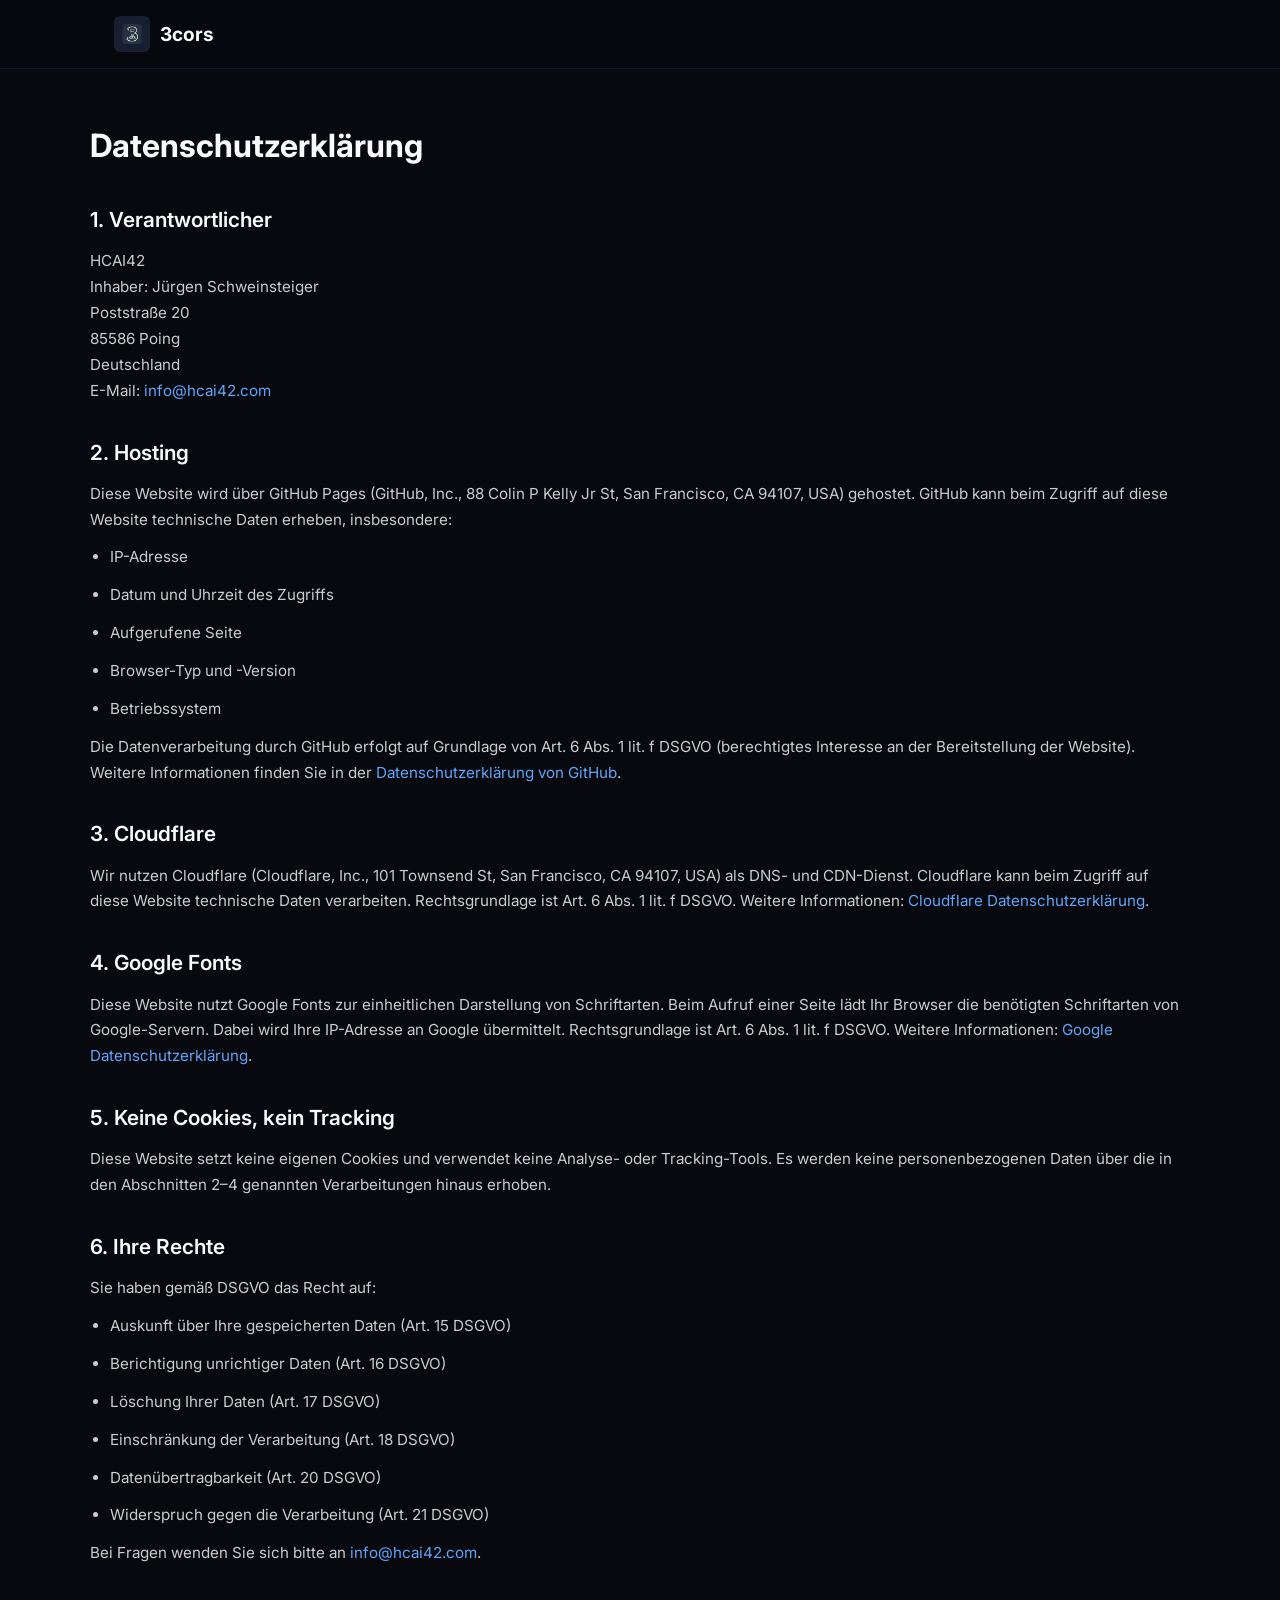
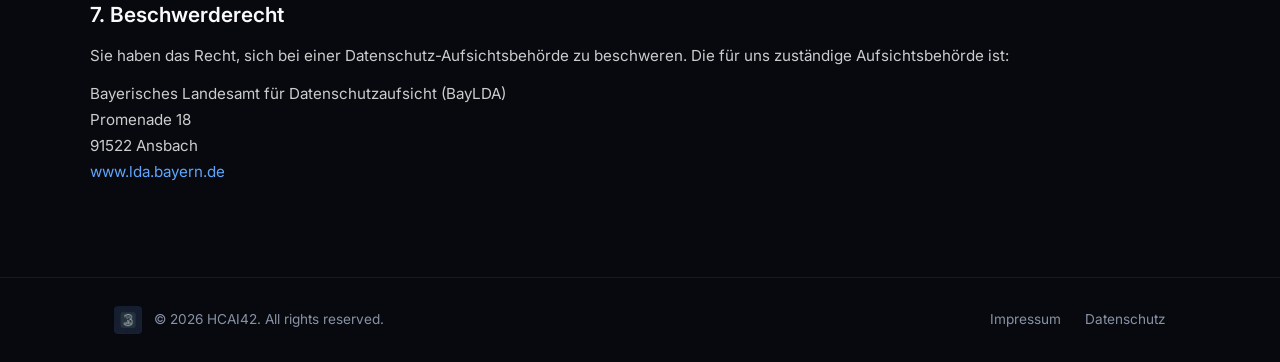
==== datenschutz.html @ abd15b3a "feat: initial 3cors website with dark theme - Landing page with Three Cores overview, platform detai" ====
<!DOCTYPE html>
<html lang="de">
<head>
  <meta charset="UTF-8">
  <meta name="viewport" content="width=device-width, initial-scale=1.0">
  <title>Datenschutzerkl&auml;rung — 3cors</title>
  <meta name="robots" content="noindex">
  <link rel="icon" type="image/png" href="assets/logo.png">
  <link rel="preconnect" href="https://fonts.googleapis.com">
  <link rel="preconnect" href="https://fonts.gstatic.com" crossorigin>
  <link href="https://fonts.googleapis.com/css2?family=Inter:wght@300;400;500;600;700&display=swap" rel="stylesheet">
  <link rel="stylesheet" href="style.css">
</head>
<body>

  <nav class="nav scrolled">
    <div class="nav-inner">
      <a href="index.html" class="nav-logo">
        <img src="assets/logo.png" alt="3cors Logo" width="36" height="36">
        <span>3cors</span>
      </a>
    </div>
  </nav>

  <div class="legal container">
    <h1>Datenschutzerkl&auml;rung</h1>

    <h2>1. Verantwortlicher</h2>
    <p>
      HCAI42<br>
      Inhaber: J&uuml;rgen Schweinsteiger<br>
      Poststra&szlig;e 20<br>
      85586 Poing<br>
      Deutschland<br>
      E-Mail: <a href="mailto:info@hcai42.com">info@hcai42.com</a>
    </p>

    <h2>2. Hosting</h2>
    <p>Diese Website wird &uuml;ber GitHub Pages (GitHub, Inc., 88 Colin P Kelly Jr St, San Francisco, CA 94107, USA) gehostet. GitHub kann beim Zugriff auf diese Website technische Daten erheben, insbesondere:</p>
    <ul>
      <li>IP-Adresse</li>
      <li>Datum und Uhrzeit des Zugriffs</li>
      <li>Aufgerufene Seite</li>
      <li>Browser-Typ und -Version</li>
      <li>Betriebssystem</li>
    </ul>
    <p>Die Datenverarbeitung durch GitHub erfolgt auf Grundlage von Art. 6 Abs. 1 lit. f DSGVO (berechtigtes Interesse an der Bereitstellung der Website). Weitere Informationen finden Sie in der <a href="https://docs.github.com/en/site-policy/privacy-policies/github-general-privacy-statement" target="_blank" rel="noopener">Datenschutzerkl&auml;rung von GitHub</a>.</p>

    <h2>3. Cloudflare</h2>
    <p>Wir nutzen Cloudflare (Cloudflare, Inc., 101 Townsend St, San Francisco, CA 94107, USA) als DNS- und CDN-Dienst. Cloudflare kann beim Zugriff auf diese Website technische Daten verarbeiten. Rechtsgrundlage ist Art. 6 Abs. 1 lit. f DSGVO. Weitere Informationen: <a href="https://www.cloudflare.com/privacypolicy/" target="_blank" rel="noopener">Cloudflare Datenschutzerkl&auml;rung</a>.</p>

    <h2>4. Google Fonts</h2>
    <p>Diese Website nutzt Google Fonts zur einheitlichen Darstellung von Schriftarten. Beim Aufruf einer Seite l&auml;dt Ihr Browser die ben&ouml;tigten Schriftarten von Google-Servern. Dabei wird Ihre IP-Adresse an Google &uuml;bermittelt. Rechtsgrundlage ist Art. 6 Abs. 1 lit. f DSGVO. Weitere Informationen: <a href="https://policies.google.com/privacy" target="_blank" rel="noopener">Google Datenschutzerkl&auml;rung</a>.</p>

    <h2>5. Keine Cookies, kein Tracking</h2>
    <p>Diese Website setzt keine eigenen Cookies und verwendet keine Analyse- oder Tracking-Tools. Es werden keine personenbezogenen Daten &uuml;ber die in den Abschnitten 2&ndash;4 genannten Verarbeitungen hinaus erhoben.</p>

    <h2>6. Ihre Rechte</h2>
    <p>Sie haben gem&auml;&szlig; DSGVO das Recht auf:</p>
    <ul>
      <li>Auskunft &uuml;ber Ihre gespeicherten Daten (Art. 15 DSGVO)</li>
      <li>Berichtigung unrichtiger Daten (Art. 16 DSGVO)</li>
      <li>L&ouml;schung Ihrer Daten (Art. 17 DSGVO)</li>
      <li>Einschr&auml;nkung der Verarbeitung (Art. 18 DSGVO)</li>
      <li>Daten&uuml;bertragbarkeit (Art. 20 DSGVO)</li>
      <li>Widerspruch gegen die Verarbeitung (Art. 21 DSGVO)</li>
    </ul>
    <p>Bei Fragen wenden Sie sich bitte an <a href="mailto:info@hcai42.com">info@hcai42.com</a>.</p>

    <h2>7. Beschwerderecht</h2>
    <p>Sie haben das Recht, sich bei einer Datenschutz-Aufsichtsbeh&ouml;rde zu beschweren. Die f&uuml;r uns zust&auml;ndige Aufsichtsbeh&ouml;rde ist:</p>
    <p>
      Bayerisches Landesamt f&uuml;r Datenschutzaufsicht (BayLDA)<br>
      Promenade 18<br>
      91522 Ansbach<br>
      <a href="https://www.lda.bayern.de" target="_blank" rel="noopener">www.lda.bayern.de</a>
    </p>
  </div>

  <footer class="footer">
    <div class="container footer-inner">
      <div class="footer-left">
        <img src="assets/logo.png" alt="3cors" width="28" height="28">
        <span>&copy; 2026 HCAI42. All rights reserved.</span>
      </div>
      <div class="footer-links">
        <a href="impressum.html">Impressum</a>
        <a href="datenschutz.html">Datenschutz</a>
      </div>
    </div>
  </footer>
</body>
</html>
---- style.css ----
/* === 3cors Style Guide === */
:root {
  --bg: #07090F;
  --bg-alt: #0c0f18;
  --surface: rgba(30, 41, 59, 0.5);
  --border: rgba(59, 130, 246, 0.15);
  --border-hover: rgba(59, 130, 246, 0.4);
  --blue: #3B82F6;
  --blue-light: #60A5FA;
  --blue-ai: #0EA5E9;
  --text: #FAFAFA;
  --text-secondary: #CCCCCC;
  --text-muted: #8892a4;
  --font: 'Inter', system-ui, -apple-system, sans-serif;
  --mono: 'JetBrains Mono', 'Fira Code', monospace;
  --radius: 12px;
  --glow: 0 0 40px rgba(59, 130, 246, 0.12);
}

*, *::before, *::after {
  margin: 0;
  padding: 0;
  box-sizing: border-box;
}

html {
  scroll-behavior: smooth;
  scroll-padding-top: 80px;
}

body {
  font-family: var(--font);
  background: var(--bg);
  color: var(--text);
  line-height: 1.6;
  -webkit-font-smoothing: antialiased;
}

.container {
  max-width: 1100px;
  margin: 0 auto;
  padding: 0 24px;
}

/* === Navigation === */
.nav {
  position: fixed;
  top: 0;
  left: 0;
  right: 0;
  z-index: 100;
  padding: 16px 0;
  transition: all 0.3s ease;
  background: transparent;
}

.nav.scrolled {
  background: rgba(7, 9, 15, 0.92);
  backdrop-filter: blur(16px);
  border-bottom: 1px solid var(--border);
}

.nav-inner {
  max-width: 1100px;
  margin: 0 auto;
  padding: 0 24px;
  display: flex;
  align-items: center;
  justify-content: space-between;
}

.nav-logo {
  display: flex;
  align-items: center;
  gap: 10px;
  text-decoration: none;
  color: var(--text);
  font-weight: 700;
  font-size: 1.2rem;
}

.nav-logo img {
  border-radius: 6px;
}

.nav-links {
  display: flex;
  gap: 32px;
}

.nav-links a {
  text-decoration: none;
  color: var(--text-secondary);
  font-size: 0.9rem;
  font-weight: 500;
  transition: color 0.2s;
}

.nav-links a:hover {
  color: var(--blue-light);
}

.nav-toggle {
  display: none;
  flex-direction: column;
  gap: 5px;
  background: none;
  border: none;
  cursor: pointer;
  padding: 4px;
}

.nav-toggle span {
  display: block;
  width: 24px;
  height: 2px;
  background: var(--text);
  transition: all 0.3s;
}

.nav-toggle.open span:nth-child(1) { transform: rotate(45deg) translate(5px, 5px); }
.nav-toggle.open span:nth-child(2) { opacity: 0; }
.nav-toggle.open span:nth-child(3) { transform: rotate(-45deg) translate(5px, -5px); }

/* === Hero === */
.hero {
  position: relative;
  min-height: 100vh;
  display: flex;
  align-items: center;
  justify-content: center;
  text-align: center;
  overflow: hidden;
}

.grid-bg {
  position: absolute;
  inset: 0;
  background-image:
    linear-gradient(rgba(59, 130, 246, 0.04) 1px, transparent 1px),
    linear-gradient(90deg, rgba(59, 130, 246, 0.04) 1px, transparent 1px);
  background-size: 60px 60px;
  mask-image: radial-gradient(ellipse at center, black 30%, transparent 70%);
  -webkit-mask-image: radial-gradient(ellipse at center, black 30%, transparent 70%);
}

.hero-content {
  position: relative;
  z-index: 1;
  padding: 0 24px;
}

.hero-badge {
  display: inline-block;
  padding: 6px 18px;
  border: 1px solid var(--border);
  border-radius: 100px;
  font-size: 0.8rem;
  font-weight: 500;
  color: var(--blue-light);
  letter-spacing: 0.5px;
  margin-bottom: 32px;
  background: rgba(59, 130, 246, 0.06);
}

.hero h1 {
  font-size: clamp(3rem, 8vw, 6rem);
  font-weight: 700;
  letter-spacing: -0.03em;
  line-height: 1.1;
  margin-bottom: 24px;
  background: linear-gradient(135deg, var(--text) 0%, var(--blue-light) 100%);
  -webkit-background-clip: text;
  -webkit-text-fill-color: transparent;
  background-clip: text;
}

.hero-sub {
  font-size: clamp(1.05rem, 2vw, 1.3rem);
  color: var(--text-secondary);
  max-width: 560px;
  margin: 0 auto 40px;
  line-height: 1.7;
}

.hero-actions {
  display: flex;
  gap: 16px;
  justify-content: center;
  flex-wrap: wrap;
}

/* === Buttons === */
.btn {
  display: inline-block;
  padding: 12px 28px;
  border-radius: 8px;
  font-size: 0.95rem;
  font-weight: 600;
  text-decoration: none;
  transition: all 0.25s ease;
  cursor: pointer;
  border: none;
}

.btn-primary {
  background: var(--blue);
  color: #fff;
  box-shadow: 0 0 20px rgba(59, 130, 246, 0.3);
}

.btn-primary:hover {
  background: #2563EB;
  box-shadow: 0 0 30px rgba(59, 130, 246, 0.45);
  transform: translateY(-1px);
}

.btn-outline {
  background: transparent;
  color: var(--text);
  border: 1px solid var(--border-hover);
}

.btn-outline:hover {
  border-color: var(--blue);
  color: var(--blue-light);
  background: rgba(59, 130, 246, 0.06);
}

/* === Sections === */
.section {
  padding: 100px 0;
}

.section-alt {
  background: var(--bg-alt);
}

.section-title {
  font-size: 2.4rem;
  font-weight: 700;
  text-align: center;
  margin-bottom: 12px;
  letter-spacing: -0.02em;
}

.section-sub {
  text-align: center;
  color: var(--text-secondary);
  font-size: 1.1rem;
  max-width: 600px;
  margin: 0 auto 56px;
}

/* === Three Cores Cards === */
.cores-grid {
  display: grid;
  grid-template-columns: repeat(3, 1fr);
  gap: 24px;
}

.card {
  background: var(--surface);
  border: 1px solid var(--border);
  border-radius: var(--radius);
  padding: 36px 28px;
  transition: all 0.3s ease;
  backdrop-filter: blur(8px);
}

.card:hover {
  border-color: var(--border-hover);
  box-shadow: var(--glow);
  transform: translateY(-4px);
}

.card-icon {
  width: 44px;
  height: 44px;
  color: var(--blue);
  margin-bottom: 20px;
}

.card-icon svg {
  width: 100%;
  height: 100%;
}

.card h3 {
  font-size: 1.3rem;
  font-weight: 600;
  margin-bottom: 12px;
}

.card p {
  color: var(--text-secondary);
  font-size: 0.95rem;
  line-height: 1.65;
}

/* === Features Grid === */
.features-grid {
  display: grid;
  grid-template-columns: repeat(3, 1fr);
  gap: 20px;
}

.feature {
  padding: 28px 24px;
  border: 1px solid var(--border);
  border-radius: var(--radius);
  background: rgba(7, 9, 15, 0.6);
  transition: border-color 0.3s;
}

.feature:hover {
  border-color: var(--border-hover);
}

.feature-label {
  font-size: 0.75rem;
  font-weight: 600;
  text-transform: uppercase;
  letter-spacing: 1.2px;
  color: var(--blue);
  margin-bottom: 12px;
}

.feature p {
  color: var(--text-secondary);
  font-size: 0.92rem;
  line-height: 1.6;
}

.feature p.mono {
  font-family: var(--mono);
  font-size: 0.82rem;
  color: var(--text-muted);
}

/* === Principles === */
.principles-list {
  max-width: 700px;
  margin: 0 auto;
  display: flex;
  flex-direction: column;
  gap: 32px;
}

.principle {
  display: flex;
  gap: 24px;
  align-items: flex-start;
}

.principle-num {
  font-family: var(--mono);
  font-size: 1.1rem;
  font-weight: 500;
  color: var(--blue);
  flex-shrink: 0;
  padding-top: 2px;
}

.principle h4 {
  font-size: 1.1rem;
  font-weight: 600;
  margin-bottom: 6px;
}

.principle p {
  color: var(--text-secondary);
  font-size: 0.95rem;
  line-height: 1.6;
}

/* === Contact === */
.contact-section {
  text-align: center;
}

.contact-section .btn {
  margin-top: 8px;
}

/* === Footer === */
.footer {
  border-top: 1px solid var(--border);
  padding: 28px 0;
}

.footer-inner {
  display: flex;
  align-items: center;
  justify-content: space-between;
}

.footer-left {
  display: flex;
  align-items: center;
  gap: 12px;
  color: var(--text-muted);
  font-size: 0.85rem;
}

.footer-left img {
  border-radius: 4px;
}

.footer-links {
  display: flex;
  gap: 24px;
}

.footer-links a {
  color: var(--text-muted);
  text-decoration: none;
  font-size: 0.85rem;
  transition: color 0.2s;
}

.footer-links a:hover {
  color: var(--blue-light);
}

/* === Legal Pages === */
.legal {
  padding: 120px 0 80px;
}

.legal h1 {
  font-size: 2rem;
  font-weight: 700;
  margin-bottom: 32px;
}

.legal h2 {
  font-size: 1.3rem;
  font-weight: 600;
  margin-top: 32px;
  margin-bottom: 12px;
}

.legal p, .legal li {
  color: var(--text-secondary);
  font-size: 0.95rem;
  line-height: 1.7;
  margin-bottom: 12px;
}

.legal ul {
  padding-left: 20px;
  margin-bottom: 12px;
}

.legal a {
  color: var(--blue-light);
  text-decoration: none;
}

.legal a:hover {
  text-decoration: underline;
}

/* === Responsive === */
@media (max-width: 768px) {
  .nav-links {
    display: none;
    position: absolute;
    top: 60px;
    left: 0;
    right: 0;
    flex-direction: column;
    background: rgba(7, 9, 15, 0.97);
    backdrop-filter: blur(16px);
    padding: 24px;
    gap: 20px;
    border-bottom: 1px solid var(--border);
  }

  .nav-links.open {
    display: flex;
  }

  .nav-toggle {
    display: flex;
  }

  .cores-grid,
  .features-grid {
    grid-template-columns: 1fr;
  }

  .section {
    padding: 64px 0;
  }

  .footer-inner {
    flex-direction: column;
    gap: 16px;
    text-align: center;
  }
}

@media (max-width: 480px) {
  .hero-badge {
    font-size: 0.7rem;
  }

  .hero-sub {
    font-size: 1rem;
  }

  .hero-actions {
    flex-direction: column;
    align-items: center;
  }
}
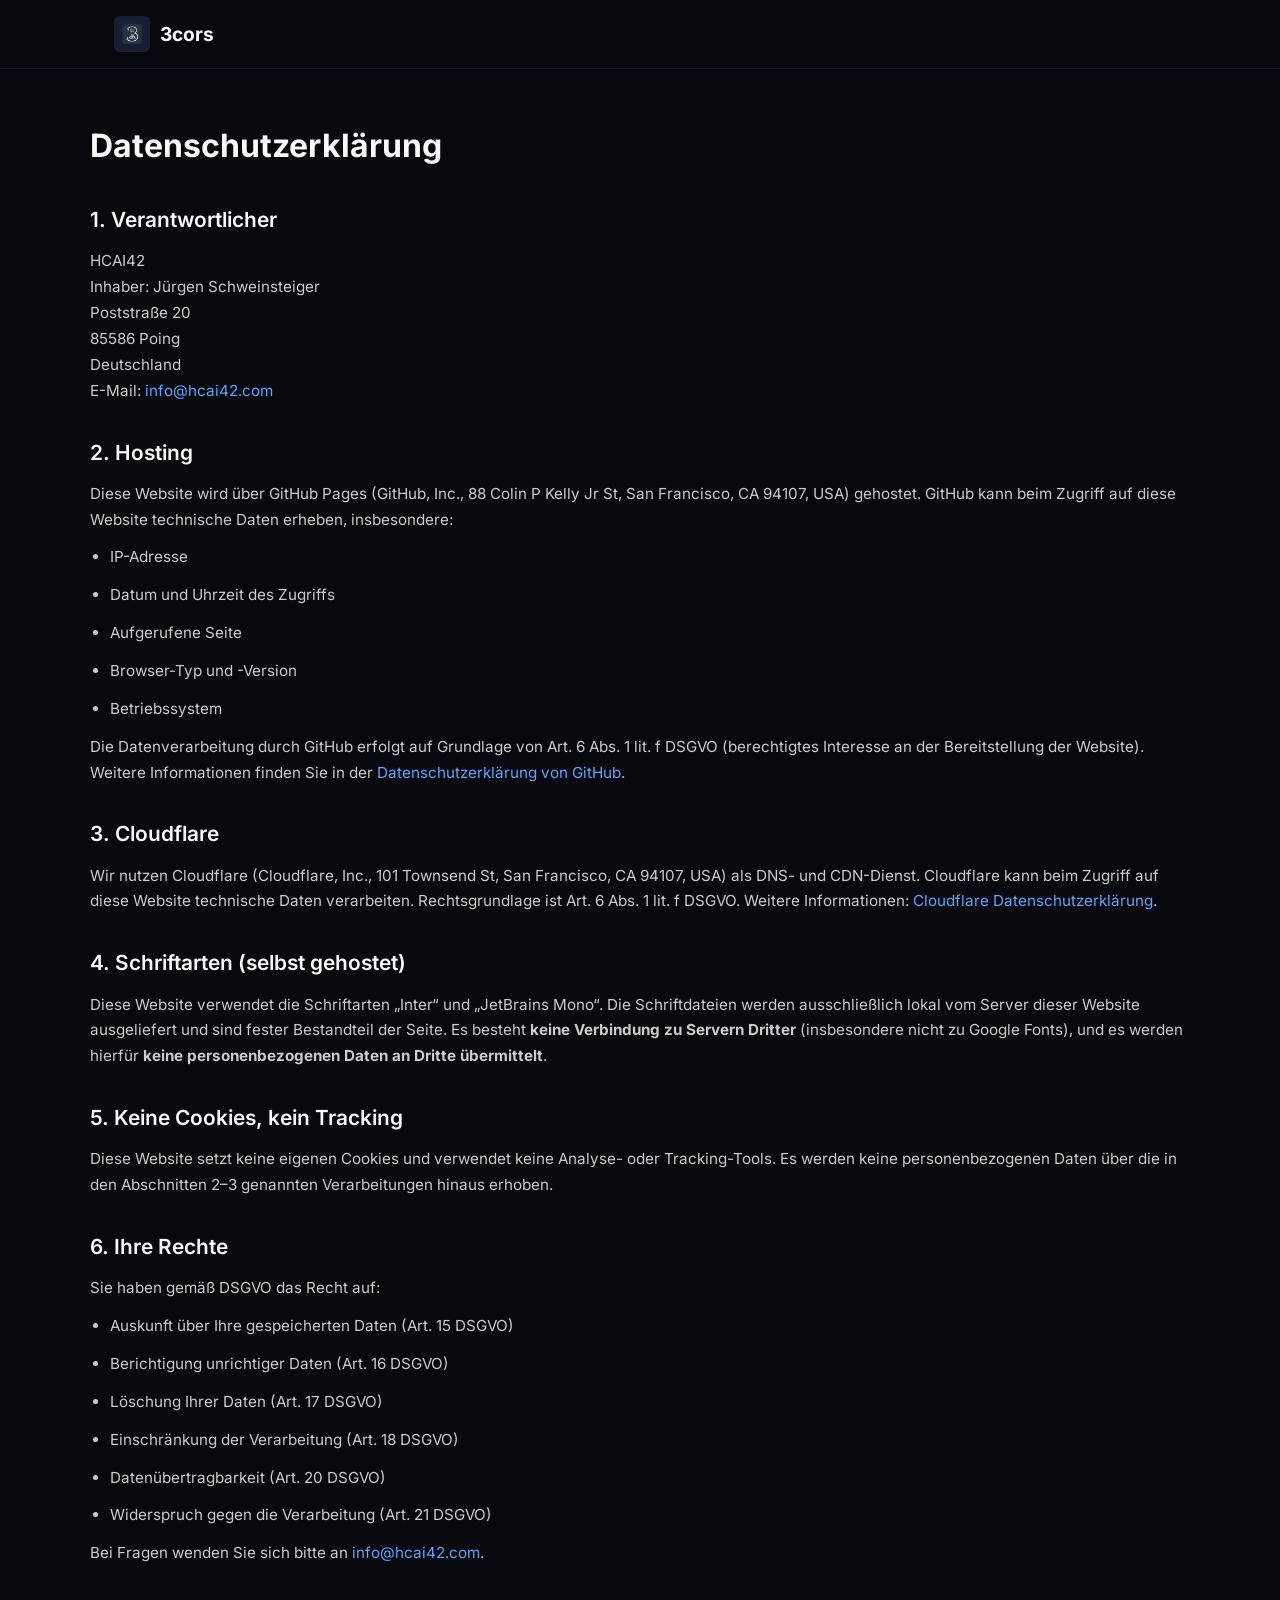
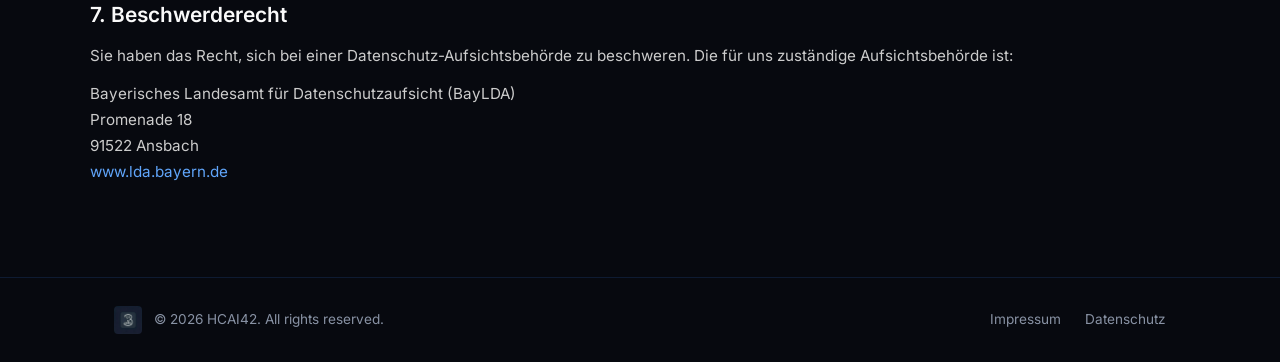
==== commit 5ad52a7e: "fix(legal): self-host fonts, DDG update, datenschutz fonts wording - Self-host Inter + JetBrains Mon" ====
--- a/datenschutz.html
+++ b/datenschutz.html
@@ -6,9 +6,7 @@
   <title>Datenschutzerkl&auml;rung — 3cors</title>
   <meta name="robots" content="noindex">
   <link rel="icon" type="image/png" href="assets/logo.png">
-  <link rel="preconnect" href="https://fonts.googleapis.com">
-  <link rel="preconnect" href="https://fonts.gstatic.com" crossorigin>
-  <link href="https://fonts.googleapis.com/css2?family=Inter:wght@300;400;500;600;700&display=swap" rel="stylesheet">
+  <link rel="stylesheet" href="fonts/fonts.css">
   <link rel="stylesheet" href="style.css">
 </head>
 <body>
@@ -49,11 +47,11 @@
     <h2>3. Cloudflare</h2>
     <p>Wir nutzen Cloudflare (Cloudflare, Inc., 101 Townsend St, San Francisco, CA 94107, USA) als DNS- und CDN-Dienst. Cloudflare kann beim Zugriff auf diese Website technische Daten verarbeiten. Rechtsgrundlage ist Art. 6 Abs. 1 lit. f DSGVO. Weitere Informationen: <a href="https://www.cloudflare.com/privacypolicy/" target="_blank" rel="noopener">Cloudflare Datenschutzerkl&auml;rung</a>.</p>
 
-    <h2>4. Google Fonts</h2>
-    <p>Diese Website nutzt Google Fonts zur einheitlichen Darstellung von Schriftarten. Beim Aufruf einer Seite l&auml;dt Ihr Browser die ben&ouml;tigten Schriftarten von Google-Servern. Dabei wird Ihre IP-Adresse an Google &uuml;bermittelt. Rechtsgrundlage ist Art. 6 Abs. 1 lit. f DSGVO. Weitere Informationen: <a href="https://policies.google.com/privacy" target="_blank" rel="noopener">Google Datenschutzerkl&auml;rung</a>.</p>
+    <h2>4. Schriftarten (selbst gehostet)</h2>
+    <p>Diese Website verwendet die Schriftarten &bdquo;Inter&ldquo; und &bdquo;JetBrains Mono&ldquo;. Die Schriftdateien werden ausschlie&szlig;lich lokal vom Server dieser Website ausgeliefert und sind fester Bestandteil der Seite. Es besteht <strong>keine Verbindung zu Servern Dritter</strong> (insbesondere nicht zu Google Fonts), und es werden hierf&uuml;r <strong>keine personenbezogenen Daten an Dritte &uuml;bermittelt</strong>.</p>
 
     <h2>5. Keine Cookies, kein Tracking</h2>
-    <p>Diese Website setzt keine eigenen Cookies und verwendet keine Analyse- oder Tracking-Tools. Es werden keine personenbezogenen Daten &uuml;ber die in den Abschnitten 2&ndash;4 genannten Verarbeitungen hinaus erhoben.</p>
+    <p>Diese Website setzt keine eigenen Cookies und verwendet keine Analyse- oder Tracking-Tools. Es werden keine personenbezogenen Daten &uuml;ber die in den Abschnitten 2&ndash;3 genannten Verarbeitungen hinaus erhoben.</p>
 
     <h2>6. Ihre Rechte</h2>
     <p>Sie haben gem&auml;&szlig; DSGVO das Recht auf:</p>
--- a/fonts/fonts.css
+++ b/fonts/fonts.css
@@ -0,0 +1,139 @@
+/* Inter 300 latin-ext */
+@font-face {
+  font-family: 'Inter';
+  font-style: normal;
+  font-weight: 300;
+  font-display: swap;
+  src: url(Inter-300-latin-ext.woff2) format('woff2');
+  unicode-range: U+0100-02BA, U+02BD-02C5, U+02C7-02CC, U+02CE-02D7, U+02DD-02FF, U+0304, U+0308, U+0329, U+1D00-1DBF, U+1E00-1E9F, U+1EF2-1EFF, U+2020, U+20A0-20AB, U+20AD-20C0, U+2113, U+2C60-2C7F, U+A720-A7FF;
+}
+
+/* Inter 300 latin */
+@font-face {
+  font-family: 'Inter';
+  font-style: normal;
+  font-weight: 300;
+  font-display: swap;
+  src: url(Inter-300-latin.woff2) format('woff2');
+  unicode-range: U+0000-00FF, U+0131, U+0152-0153, U+02BB-02BC, U+02C6, U+02DA, U+02DC, U+0304, U+0308, U+0329, U+2000-206F, U+20AC, U+2122, U+2191, U+2193, U+2212, U+2215, U+FEFF, U+FFFD;
+}
+
+/* Inter 400 latin-ext */
+@font-face {
+  font-family: 'Inter';
+  font-style: normal;
+  font-weight: 400;
+  font-display: swap;
+  src: url(Inter-400-latin-ext.woff2) format('woff2');
+  unicode-range: U+0100-02BA, U+02BD-02C5, U+02C7-02CC, U+02CE-02D7, U+02DD-02FF, U+0304, U+0308, U+0329, U+1D00-1DBF, U+1E00-1E9F, U+1EF2-1EFF, U+2020, U+20A0-20AB, U+20AD-20C0, U+2113, U+2C60-2C7F, U+A720-A7FF;
+}
+
+/* Inter 400 latin */
+@font-face {
+  font-family: 'Inter';
+  font-style: normal;
+  font-weight: 400;
+  font-display: swap;
+  src: url(Inter-400-latin.woff2) format('woff2');
+  unicode-range: U+0000-00FF, U+0131, U+0152-0153, U+02BB-02BC, U+02C6, U+02DA, U+02DC, U+0304, U+0308, U+0329, U+2000-206F, U+20AC, U+2122, U+2191, U+2193, U+2212, U+2215, U+FEFF, U+FFFD;
+}
+
+/* Inter 500 latin-ext */
+@font-face {
+  font-family: 'Inter';
+  font-style: normal;
+  font-weight: 500;
+  font-display: swap;
+  src: url(Inter-500-latin-ext.woff2) format('woff2');
+  unicode-range: U+0100-02BA, U+02BD-02C5, U+02C7-02CC, U+02CE-02D7, U+02DD-02FF, U+0304, U+0308, U+0329, U+1D00-1DBF, U+1E00-1E9F, U+1EF2-1EFF, U+2020, U+20A0-20AB, U+20AD-20C0, U+2113, U+2C60-2C7F, U+A720-A7FF;
+}
+
+/* Inter 500 latin */
+@font-face {
+  font-family: 'Inter';
+  font-style: normal;
+  font-weight: 500;
+  font-display: swap;
+  src: url(Inter-500-latin.woff2) format('woff2');
+  unicode-range: U+0000-00FF, U+0131, U+0152-0153, U+02BB-02BC, U+02C6, U+02DA, U+02DC, U+0304, U+0308, U+0329, U+2000-206F, U+20AC, U+2122, U+2191, U+2193, U+2212, U+2215, U+FEFF, U+FFFD;
+}
+
+/* Inter 600 latin-ext */
+@font-face {
+  font-family: 'Inter';
+  font-style: normal;
+  font-weight: 600;
+  font-display: swap;
+  src: url(Inter-600-latin-ext.woff2) format('woff2');
+  unicode-range: U+0100-02BA, U+02BD-02C5, U+02C7-02CC, U+02CE-02D7, U+02DD-02FF, U+0304, U+0308, U+0329, U+1D00-1DBF, U+1E00-1E9F, U+1EF2-1EFF, U+2020, U+20A0-20AB, U+20AD-20C0, U+2113, U+2C60-2C7F, U+A720-A7FF;
+}
+
+/* Inter 600 latin */
+@font-face {
+  font-family: 'Inter';
+  font-style: normal;
+  font-weight: 600;
+  font-display: swap;
+  src: url(Inter-600-latin.woff2) format('woff2');
+  unicode-range: U+0000-00FF, U+0131, U+0152-0153, U+02BB-02BC, U+02C6, U+02DA, U+02DC, U+0304, U+0308, U+0329, U+2000-206F, U+20AC, U+2122, U+2191, U+2193, U+2212, U+2215, U+FEFF, U+FFFD;
+}
+
+/* Inter 700 latin-ext */
+@font-face {
+  font-family: 'Inter';
+  font-style: normal;
+  font-weight: 700;
+  font-display: swap;
+  src: url(Inter-700-latin-ext.woff2) format('woff2');
+  unicode-range: U+0100-02BA, U+02BD-02C5, U+02C7-02CC, U+02CE-02D7, U+02DD-02FF, U+0304, U+0308, U+0329, U+1D00-1DBF, U+1E00-1E9F, U+1EF2-1EFF, U+2020, U+20A0-20AB, U+20AD-20C0, U+2113, U+2C60-2C7F, U+A720-A7FF;
+}
+
+/* Inter 700 latin */
+@font-face {
+  font-family: 'Inter';
+  font-style: normal;
+  font-weight: 700;
+  font-display: swap;
+  src: url(Inter-700-latin.woff2) format('woff2');
+  unicode-range: U+0000-00FF, U+0131, U+0152-0153, U+02BB-02BC, U+02C6, U+02DA, U+02DC, U+0304, U+0308, U+0329, U+2000-206F, U+20AC, U+2122, U+2191, U+2193, U+2212, U+2215, U+FEFF, U+FFFD;
+}
+
+/* JetBrains Mono 400 latin-ext */
+@font-face {
+  font-family: 'JetBrains Mono';
+  font-style: normal;
+  font-weight: 400;
+  font-display: swap;
+  src: url(JetBrainsMono-400-latin-ext.woff2) format('woff2');
+  unicode-range: U+0100-02BA, U+02BD-02C5, U+02C7-02CC, U+02CE-02D7, U+02DD-02FF, U+0304, U+0308, U+0329, U+1D00-1DBF, U+1E00-1E9F, U+1EF2-1EFF, U+2020, U+20A0-20AB, U+20AD-20C0, U+2113, U+2C60-2C7F, U+A720-A7FF;
+}
+
+/* JetBrains Mono 400 latin */
+@font-face {
+  font-family: 'JetBrains Mono';
+  font-style: normal;
+  font-weight: 400;
+  font-display: swap;
+  src: url(JetBrainsMono-400-latin.woff2) format('woff2');
+  unicode-range: U+0000-00FF, U+0131, U+0152-0153, U+02BB-02BC, U+02C6, U+02DA, U+02DC, U+0304, U+0308, U+0329, U+2000-206F, U+20AC, U+2122, U+2191, U+2193, U+2212, U+2215, U+FEFF, U+FFFD;
+}
+
+/* JetBrains Mono 500 latin-ext */
+@font-face {
+  font-family: 'JetBrains Mono';
+  font-style: normal;
+  font-weight: 500;
+  font-display: swap;
+  src: url(JetBrainsMono-500-latin-ext.woff2) format('woff2');
+  unicode-range: U+0100-02BA, U+02BD-02C5, U+02C7-02CC, U+02CE-02D7, U+02DD-02FF, U+0304, U+0308, U+0329, U+1D00-1DBF, U+1E00-1E9F, U+1EF2-1EFF, U+2020, U+20A0-20AB, U+20AD-20C0, U+2113, U+2C60-2C7F, U+A720-A7FF;
+}
+
+/* JetBrains Mono 500 latin */
+@font-face {
+  font-family: 'JetBrains Mono';
+  font-style: normal;
+  font-weight: 500;
+  font-display: swap;
+  src: url(JetBrainsMono-500-latin.woff2) format('woff2');
+  unicode-range: U+0000-00FF, U+0131, U+0152-0153, U+02BB-02BC, U+02C6, U+02DA, U+02DC, U+0304, U+0308, U+0329, U+2000-206F, U+20AC, U+2122, U+2191, U+2193, U+2212, U+2215, U+FEFF, U+FFFD;
+}
--- a/style.css
+++ b/style.css
@@ -100,6 +100,33 @@
   color: var(--blue-light);
 }
 
+/* Language toggle */
+.lang-toggle {
+  background: transparent;
+  color: var(--text-secondary);
+  border: 1px solid var(--border-hover);
+  border-radius: 6px;
+  padding: 4px 10px;
+  font-size: 0.8rem;
+  font-weight: 600;
+  font-family: var(--font);
+  cursor: pointer;
+  transition: all 0.2s;
+  letter-spacing: 0.5px;
+}
+
+.lang-toggle:hover {
+  color: var(--blue-light);
+  border-color: var(--blue);
+  background: rgba(59, 130, 246, 0.06);
+}
+
+.nav-right-mobile {
+  display: none;
+  align-items: center;
+  gap: 8px;
+}
+
 .nav-toggle {
   display: none;
   flex-direction: column;
@@ -372,6 +399,52 @@
   color: var(--text-secondary);
   font-size: 0.95rem;
   line-height: 1.6;
+}
+
+/* === Mission / Leitbild === */
+.mission-lead {
+  max-width: 760px;
+  margin: 0 auto 48px;
+  text-align: center;
+  font-size: clamp(1.2rem, 2.4vw, 1.6rem);
+  font-weight: 500;
+  line-height: 1.5;
+  letter-spacing: -0.01em;
+}
+
+.mission-lead strong {
+  color: var(--blue-light);
+  font-weight: 600;
+}
+
+.mission-grid {
+  display: grid;
+  grid-template-columns: repeat(2, 1fr);
+  gap: 20px;
+  max-width: 900px;
+  margin: 0 auto;
+}
+
+.mission-measure {
+  max-width: 760px;
+  margin: 48px auto 0;
+  padding-top: 32px;
+  border-top: 1px solid var(--border);
+  text-align: center;
+  color: var(--text-secondary);
+  font-size: 1.05rem;
+  line-height: 1.7;
+}
+
+.mission-measure strong {
+  color: var(--blue-light);
+  font-weight: 600;
+}
+
+@media (max-width: 768px) {
+  .mission-grid {
+    grid-template-columns: 1fr;
+  }
 }
 
 /* === Contact === */
@@ -478,11 +551,19 @@
     border-bottom: 1px solid var(--border);
   }
 
+  .nav-links .lang-toggle {
+    display: none;
+  }
+
   .nav-links.open {
     display: flex;
   }
 
   .nav-toggle {
+    display: flex;
+  }
+
+  .nav-right-mobile {
     display: flex;
   }
 
@@ -516,3 +597,90 @@
     align-items: center;
   }
 }
+
+/* === Solutions === */
+.solutions-grid {
+  display: grid;
+  grid-template-columns: repeat(2, 1fr);
+  gap: 24px;
+}
+
+.solution-card {
+  background: var(--surface);
+  border: 1px solid var(--border);
+  border-radius: var(--radius);
+  padding: 32px 28px;
+  transition: all 0.3s ease;
+  backdrop-filter: blur(8px);
+}
+
+.solution-card:hover {
+  border-color: var(--border-hover);
+  box-shadow: var(--glow);
+}
+
+.solution-card:last-child:nth-child(odd) {
+  grid-column: 1 / -1;
+  max-width: calc(50% - 12px);
+  justify-self: center;
+}
+
+.solution-num {
+  font-family: var(--mono);
+  font-size: 0.85rem;
+  font-weight: 500;
+  color: var(--blue);
+  margin-bottom: 12px;
+}
+
+.solution-card h3 {
+  font-size: 1.15rem;
+  font-weight: 600;
+  margin-bottom: 12px;
+}
+
+.solution-card p {
+  color: var(--text-secondary);
+  font-size: 0.92rem;
+  line-height: 1.65;
+}
+
+.solution-benefit {
+  margin-top: 16px;
+  padding-top: 14px;
+  border-top: 1px solid var(--border);
+  font-size: 0.88rem;
+  color: var(--text-secondary);
+  line-height: 1.6;
+}
+
+.solution-benefit strong {
+  color: var(--blue-light);
+  font-weight: 600;
+}
+
+.solutions-cta {
+  text-align: center;
+  margin-top: 48px;
+  color: var(--text-secondary);
+  font-size: 0.95rem;
+}
+
+.solutions-cta a {
+  color: var(--blue-light);
+  text-decoration: none;
+}
+
+.solutions-cta a:hover {
+  text-decoration: underline;
+}
+
+@media (max-width: 768px) {
+  .solutions-grid {
+    grid-template-columns: 1fr;
+  }
+
+  .solution-card:last-child:nth-child(odd) {
+    max-width: 100%;
+  }
+}
